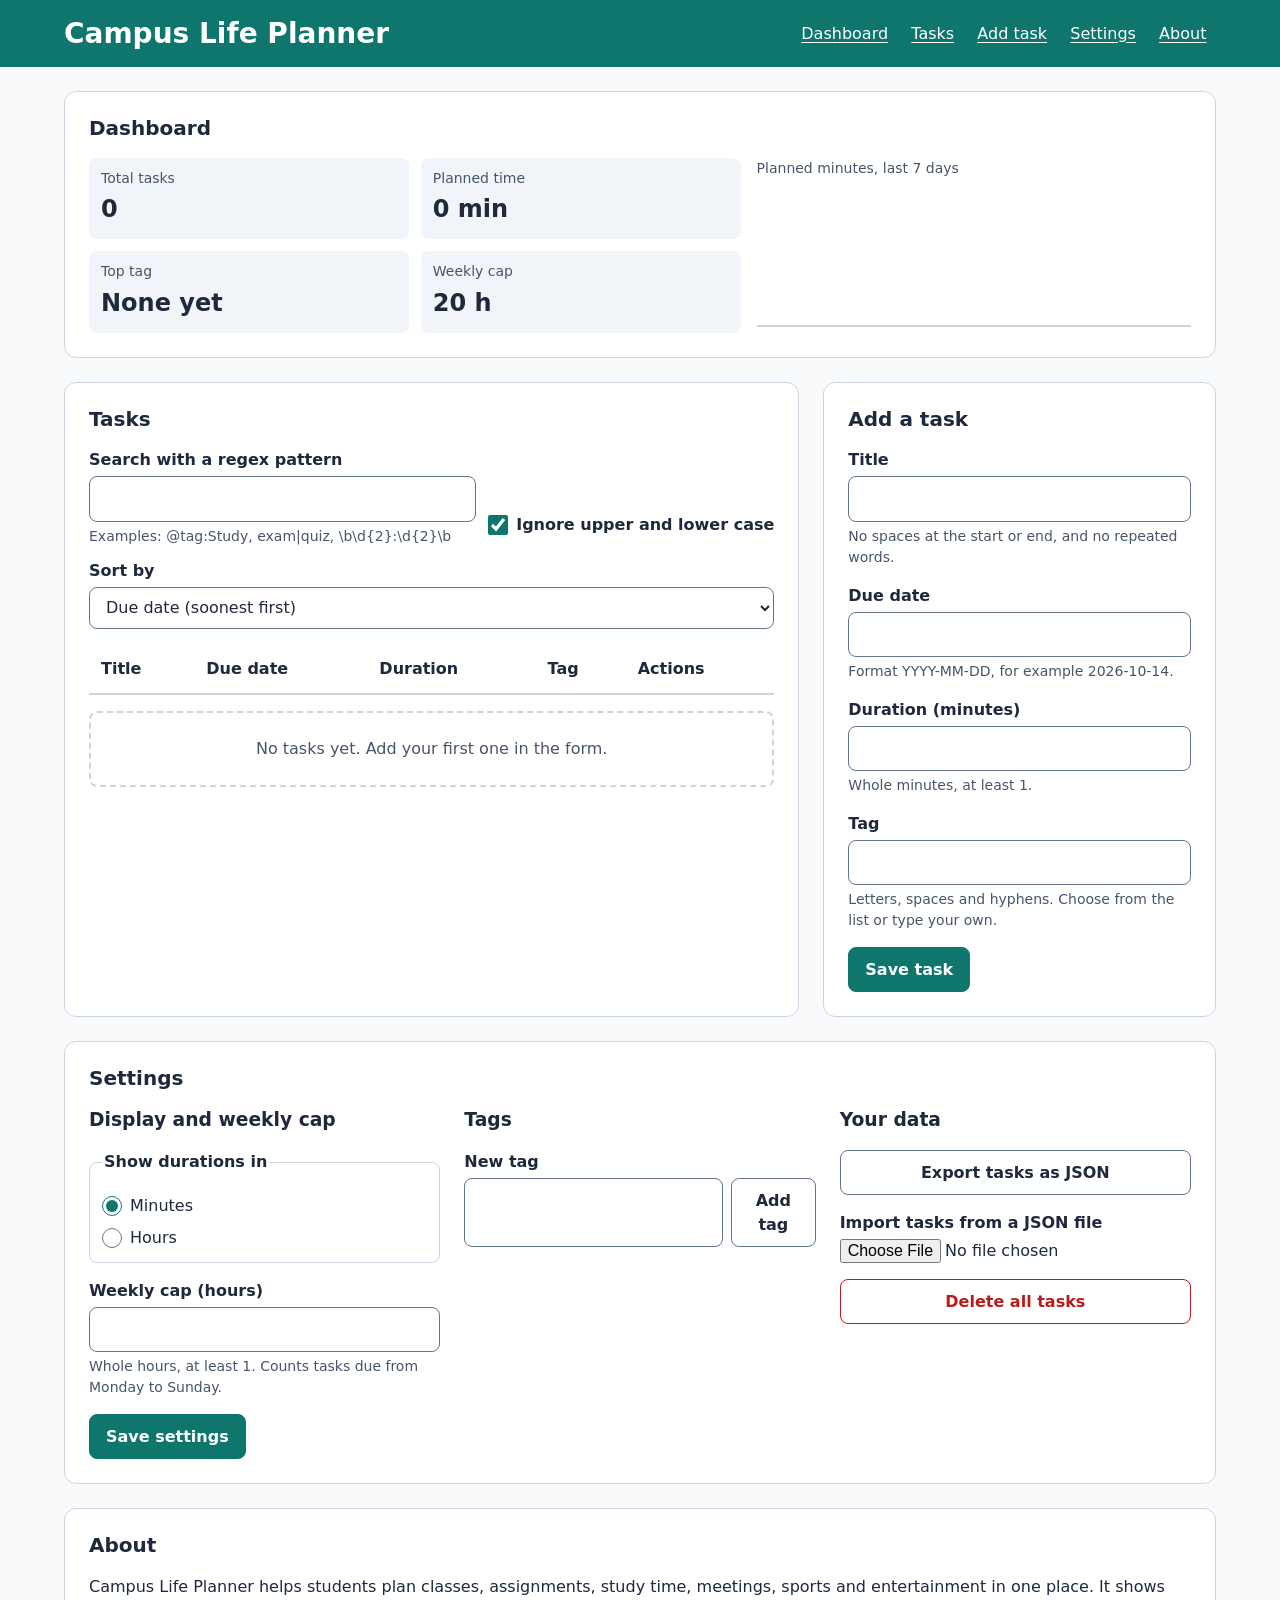
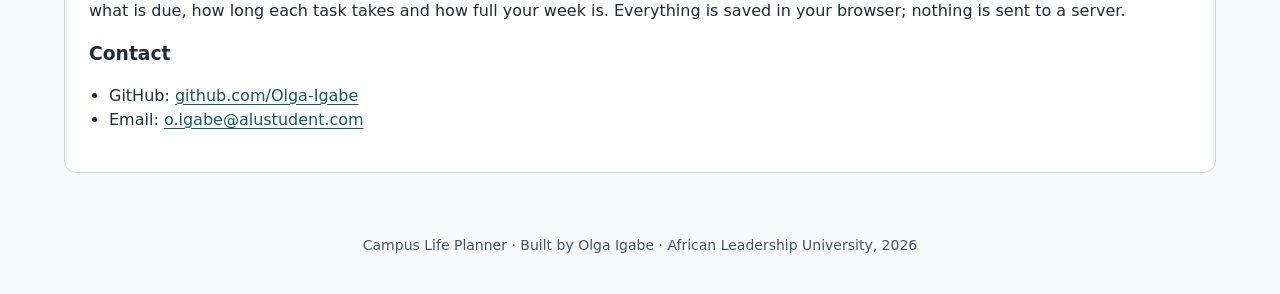
==== index.html @ 01387d33 "M2: Add semantic HTML structure and mobile-first base CSS" ====
<!DOCTYPE html>
<html lang="en">
<head>
  <meta charset="UTF-8">
  <meta name="viewport" content="width=device-width, initial-scale=1.0">
  <meta name="description" content="Campus Life Planner: plan classes, assignments, study time and campus events.">
  <title>Campus Life Planner</title>
  <link rel="stylesheet" href="styles/main.css">
</head>
<body>
  <a class="skip-link" href="#main">Skip to content</a>

  <header class="site-header">
    <div class="header-inner">
      <h1 class="site-title">Campus Life Planner</h1>
      <nav aria-label="Main">
        <ul class="nav-list">
          <li><a href="#dashboard">Dashboard</a></li>
          <li><a href="#records">Tasks</a></li>
          <li><a href="#add-task">Add task</a></li>
          <li><a href="#settings">Settings</a></li>
          <li><a href="#about">About</a></li>
        </ul>
      </nav>
    </div>
  </header>

  <main id="main" tabindex="-1">

    <section id="dashboard" class="panel panel--full" aria-labelledby="dashboard-heading">
      <h2 id="dashboard-heading">Dashboard</h2>
      <div class="dashboard-body">
        <div class="stats">
          <article class="stat">
            <h3 class="stat-label">Total tasks</h3>
            <p class="stat-value" id="stat-total">0</p>
          </article>
          <article class="stat">
            <h3 class="stat-label">Planned time</h3>
            <p class="stat-value" id="stat-time">0 min</p>
          </article>
          <article class="stat">
            <h3 class="stat-label">Top tag</h3>
            <p class="stat-value" id="stat-top-tag">None yet</p>
          </article>
          <article class="stat">
            <h3 class="stat-label">Weekly cap</h3>
            <p class="stat-value" id="stat-cap">20 h</p>
          </article>
        </div>
        <figure class="trend">
          <figcaption>Planned minutes, last 7 days</figcaption>
          <div id="trend-chart" class="chart" role="img" aria-label="No tasks in the last 7 days"></div>
        </figure>
      </div>
      <p id="cap-status" class="cap-message" role="status" aria-live="polite"></p>
      <p id="cap-alert" class="cap-message cap-message--over" aria-live="assertive"></p>
    </section>

    <section id="records" class="panel panel--wide" aria-labelledby="records-heading">
      <h2 id="records-heading">Tasks</h2>
      <div class="controls">
        <div class="field">
          <label for="search-input">Search with a regex pattern</label>
          <input id="search-input" type="search" autocomplete="off" spellcheck="false" aria-describedby="search-hint">
          <p id="search-hint" class="hint">Examples: @tag:Study, exam|quiz, \b\d{2}:\d{2}\b</p>
        </div>
        <div class="field field--inline">
          <input id="search-case" type="checkbox" checked>
          <label for="search-case">Ignore upper and lower case</label>
        </div>
        <div class="field">
          <label for="sort-select">Sort by</label>
          <select id="sort-select">
            <option value="dueDate-asc">Due date (soonest first)</option>
            <option value="dueDate-desc">Due date (latest first)</option>
            <option value="title-asc">Title (A to Z)</option>
            <option value="title-desc">Title (Z to A)</option>
            <option value="duration-asc">Duration (shortest first)</option>
            <option value="duration-desc">Duration (longest first)</option>
          </select>
        </div>
      </div>
      <p id="search-status" class="status" role="status"></p>

      <table class="records-table" role="table">
        <caption class="visually-hidden">Your tasks</caption>
        <thead role="rowgroup">
          <tr role="row">
            <th role="columnheader" scope="col">Title</th>
            <th role="columnheader" scope="col">Due date</th>
            <th role="columnheader" scope="col">Duration</th>
            <th role="columnheader" scope="col">Tag</th>
            <th role="columnheader" scope="col">Actions</th>
          </tr>
        </thead>
        <tbody id="records-body" role="rowgroup"></tbody>
      </table>
      <p id="records-empty" class="empty">No tasks yet. Add your first one in the form.</p>
    </section>

    <section id="add-task" class="panel panel--side" aria-labelledby="form-heading">
      <h2 id="form-heading">Add a task</h2>
      <form id="task-form" novalidate>
        <input type="hidden" id="task-id">

        <div class="field">
          <label for="title">Title</label>
          <input id="title" name="title" type="text" autocomplete="off" aria-describedby="title-hint title-error">
          <p id="title-hint" class="hint">No spaces at the start or end, and no repeated words.</p>
          <p id="title-error" class="error"></p>
        </div>

        <div class="field">
          <label for="dueDate">Due date</label>
          <input id="dueDate" name="dueDate" type="text" inputmode="numeric" autocomplete="off" aria-describedby="dueDate-hint dueDate-error">
          <p id="dueDate-hint" class="hint">Format YYYY-MM-DD, for example 2026-10-14.</p>
          <p id="dueDate-error" class="error"></p>
        </div>

        <div class="field">
          <label for="duration">Duration (minutes)</label>
          <input id="duration" name="duration" type="text" inputmode="numeric" autocomplete="off" aria-describedby="duration-hint duration-error">
          <p id="duration-hint" class="hint">Whole minutes, at least 1.</p>
          <p id="duration-error" class="error"></p>
        </div>

        <div class="field">
          <label for="tag">Tag</label>
          <input id="tag" name="tag" type="text" list="tag-options" autocomplete="off" aria-describedby="tag-hint tag-error">
          <datalist id="tag-options">
            <option value="Class"></option>
            <option value="Assignment"></option>
            <option value="Groupwork"></option>
            <option value="Study"></option>
            <option value="Meeting"></option>
            <option value="Sports"></option>
            <option value="Entertainment"></option>
          </datalist>
          <p id="tag-hint" class="hint">Letters, spaces and hyphens. Choose from the list or type your own.</p>
          <p id="tag-error" class="error"></p>
        </div>

        <div class="form-actions">
          <button type="submit" id="save-btn" class="btn btn--primary">Save task</button>
          <button type="button" id="cancel-edit" class="btn" hidden>Cancel edit</button>
        </div>
        <p id="form-status" class="status" role="status"></p>
      </form>
    </section>

    <section id="settings" class="panel panel--full" aria-labelledby="settings-heading">
      <h2 id="settings-heading">Settings</h2>
      <div class="settings-grid">

        <form id="settings-form" class="settings-group" novalidate>
          <h3>Display and weekly cap</h3>
          <fieldset>
            <legend>Show durations in</legend>
            <div class="radio">
              <input id="unit-minutes" type="radio" name="unit" value="minutes" checked>
              <label for="unit-minutes">Minutes</label>
            </div>
            <div class="radio">
              <input id="unit-hours" type="radio" name="unit" value="hours">
              <label for="unit-hours">Hours</label>
            </div>
          </fieldset>
          <div class="field">
            <label for="cap-input">Weekly cap (hours)</label>
            <input id="cap-input" type="text" inputmode="numeric" autocomplete="off" aria-describedby="cap-hint cap-error">
            <p id="cap-hint" class="hint">Whole hours, at least 1. Counts tasks due from Monday to Sunday.</p>
            <p id="cap-error" class="error"></p>
          </div>
          <button type="submit" class="btn btn--primary">Save settings</button>
        </form>

        <div class="settings-group">
          <h3>Tags</h3>
          <div class="field">
            <label for="new-tag">New tag</label>
            <div class="tag-row">
              <input id="new-tag" type="text" autocomplete="off" aria-describedby="new-tag-error">
              <button type="button" id="add-tag" class="btn">Add tag</button>
            </div>
            <p id="new-tag-error" class="error"></p>
          </div>
          <ul id="tag-manager" class="tag-list" aria-label="Your tags"></ul>
        </div>

        <div class="settings-group">
          <h3>Your data</h3>
          <div class="data-actions">
            <button type="button" id="export-btn" class="btn">Export tasks as JSON</button>
            <div class="field">
              <label for="import-file">Import tasks from a JSON file</label>
              <input id="import-file" type="file" accept=".json,application/json">
            </div>
            <button type="button" id="clear-btn" class="btn btn--danger">Delete all tasks</button>
          </div>
        </div>

      </div>
      <p id="settings-status" class="status" role="status"></p>
    </section>

    <section id="about" class="panel panel--full" aria-labelledby="about-heading">
      <h2 id="about-heading">About</h2>
      <p>
        Campus Life Planner helps students plan classes, assignments, study time, meetings,
        sports and entertainment in one place. It shows what is due, how long each task takes
        and how full your week is. Everything is saved in your browser; nothing is sent to a server.
      </p>
      <h3>Contact</h3>
      <ul class="contact-list">
        <li>GitHub: <a href="https://github.com/Olga-Igabe">github.com/Olga-Igabe</a></li>
        <li>Email: <a href="mailto:o.igabe@alustudent.com">o.igabe@alustudent.com</a></li>
      </ul>
    </section>

  </main>

  <footer class="site-footer">
    <p>Campus Life Planner · Built by Olga Igabe · African Leadership University, 2026</p>
  </footer>
</body>
</html>
---- styles/main.css ----
/* ===== Design tokens ===== */
:root {
  --bg: #f8fafc;
  --surface: #ffffff;
  --surface-muted: #f1f5f9;
  --text: #1e293b;
  --muted: #475569;
  --border: #cbd5e1;
  --input-border: #64748b;
  --primary: #0f766e;
  --primary-dark: #115e59;
  --danger: #b91c1c;
  --danger-bg: #fef2f2;
  --focus: #1d4ed8;
  --mark: #fde68a;
  --radius: 12px;
  --radius-sm: 8px;
}

/* ===== Base (mobile first, ~360px) ===== */
*,
*::before,
*::after {
  box-sizing: border-box;
}

html {
  scroll-behavior: smooth;
}

body {
  margin: 0;
  font-family: system-ui, -apple-system, "Segoe UI", Roboto, sans-serif;
  font-size: 1rem;
  line-height: 1.5;
  color: var(--text);
  background: var(--bg);
}

h1,
h2,
h3 {
  line-height: 1.25;
}

a {
  color: var(--primary-dark);
  text-underline-offset: 3px;
}

:focus-visible {
  outline: 3px solid var(--focus);
  outline-offset: 2px;
}

.visually-hidden {
  position: absolute;
  width: 1px;
  height: 1px;
  margin: -1px;
  padding: 0;
  overflow: hidden;
  clip: rect(0 0 0 0);
  white-space: nowrap;
  border: 0;
}

/* ===== Skip link ===== */
.skip-link {
  position: absolute;
  top: -4rem;
  left: 1rem;
  z-index: 100;
  padding: 0.75rem 1rem;
  background: var(--text);
  color: #ffffff;
  font-weight: 600;
  border-radius: var(--radius-sm);
  transition: top 0.2s ease;
}

.skip-link:focus {
  top: 1rem;
}

/* ===== Header and navigation ===== */
.site-header {
  background: var(--primary);
  color: #ffffff;
}

.site-header :focus-visible {
  outline-color: #ffffff;
}

.header-inner {
  display: flex;
  flex-direction: column;
  gap: 0.75rem;
  max-width: 1200px;
  margin: 0 auto;
  padding: 1rem;
}

.site-title {
  margin: 0;
  font-size: 1.5rem;
}

.nav-list {
  display: flex;
  flex-wrap: wrap;
  gap: 0.25rem;
  margin: 0;
  padding: 0;
  list-style: none;
}

.nav-list a {
  display: inline-block;
  padding: 0.35rem 0.6rem;
  color: #ffffff;
  font-weight: 500;
  border-radius: var(--radius-sm);
  transition: background-color 0.2s ease;
}

.nav-list a:hover {
  background: rgba(255, 255, 255, 0.15);
}

/* ===== Layout ===== */
main {
  display: flex;
  flex-wrap: wrap;
  gap: 1rem;
  max-width: 1200px;
  margin: 0 auto;
  padding: 1rem;
}

main:focus {
  outline: none;
}

.panel {
  flex: 1 1 100%;
  min-width: 0;
  padding: 1rem;
  background: var(--surface);
  border: 1px solid var(--border);
  border-radius: var(--radius);
}

.panel h2 {
  margin-top: 0;
  font-size: 1.25rem;
}

/* ===== Dashboard ===== */
.dashboard-body {
  display: flex;
  flex-direction: column;
  gap: 1rem;
}

.stats {
  display: flex;
  flex-wrap: wrap;
  gap: 0.75rem;
}

.stat {
  flex: 1 1 calc(50% - 0.75rem);
  min-width: 0;
  padding: 0.75rem;
  background: var(--surface-muted);
  border-radius: var(--radius-sm);
}

.stat-label {
  margin: 0;
  font-size: 0.875rem;
  font-weight: 500;
  color: var(--muted);
}

.stat-value {
  margin: 0.25rem 0 0;
  font-size: 1.5rem;
  font-weight: 700;
  overflow-wrap: anywhere;
}

.trend {
  margin: 0;
}

.trend figcaption {
  font-size: 0.875rem;
  color: var(--muted);
}

.chart {
  display: flex;
  align-items: flex-end;
  gap: 0.5rem;
  height: 140px;
  margin-top: 0.5rem;
  padding: 0.5rem;
  border-bottom: 2px solid var(--border);
}

.cap-message {
  margin: 0.75rem 0 0;
  font-weight: 600;
}

.cap-message--over {
  color: var(--danger);
}

.cap-message:empty,
.status:empty,
.error:empty {
  display: none;
}

/* ===== Form fields ===== */
.controls {
  display: flex;
  flex-direction: column;
  gap: 0.75rem;
}

.field {
  display: flex;
  flex-direction: column;
  gap: 0.25rem;
  margin-bottom: 1rem;
}

.controls .field {
  margin-bottom: 0;
}

label,
legend {
  font-weight: 600;
}

input[type="text"],
input[type="search"],
select {
  width: 100%;
  padding: 0.6rem 0.75rem;
  font: inherit;
  color: var(--text);
  background: var(--surface);
  border: 1px solid var(--input-border);
  border-radius: var(--radius-sm);
}

input[aria-invalid="true"] {
  border-color: var(--danger);
  box-shadow: 0 0 0 1px var(--danger);
}

.field--inline {
  flex-direction: row;
  align-items: center;
  gap: 0.5rem;
}

input[type="checkbox"],
input[type="radio"] {
  width: 1.25rem;
  height: 1.25rem;
  margin: 0;
  accent-color: var(--primary);
}

input[type="file"] {
  font: inherit;
  max-width: 100%;
}

.hint {
  margin: 0;
  font-size: 0.875rem;
  color: var(--muted);
}

.error {
  margin: 0;
  font-size: 0.875rem;
  font-weight: 600;
  color: var(--danger);
}

.status {
  margin: 0.75rem 0 0;
  font-weight: 600;
  color: var(--primary-dark);
}

/* ===== Buttons ===== */
.btn {
  padding: 0.6rem 1rem;
  font: inherit;
  font-weight: 600;
  color: var(--text);
  background: var(--surface);
  border: 1px solid var(--input-border);
  border-radius: var(--radius-sm);
  cursor: pointer;
  transition: background-color 0.2s ease, transform 0.1s ease;
}

.btn:hover {
  background: var(--surface-muted);
}

.btn:active {
  transform: translateY(1px);
}

.btn--primary {
  color: #ffffff;
  background: var(--primary);
  border-color: var(--primary);
}

.btn--primary:hover {
  background: var(--primary-dark);
}

.btn--danger {
  color: var(--danger);
  border-color: var(--danger);
}

.btn--danger:hover {
  background: var(--danger-bg);
}

.form-actions {
  display: flex;
  flex-wrap: wrap;
  gap: 0.5rem;
}

.form-actions .btn {
  flex: 1 1 auto;
}

/* ===== Records: cards on mobile ===== */
.records-table {
  width: 100%;
  margin-top: 1rem;
  border-collapse: collapse;
}

.records-table thead {
  position: absolute;
  width: 1px;
  height: 1px;
  overflow: hidden;
  clip: rect(0 0 0 0);
  white-space: nowrap;
}

.records-table tbody,
.records-table tr,
.records-table td {
  display: block;
}

.records-table tr {
  margin-bottom: 0.75rem;
  padding: 0.75rem;
  background: var(--surface);
  border: 1px solid var(--border);
  border-radius: var(--radius-sm);
}

.records-table td {
  display: flex;
  justify-content: space-between;
  gap: 1rem;
  padding: 0.25rem 0;
  overflow-wrap: anywhere;
}

.records-table td::before {
  content: attr(data-label);
  flex-shrink: 0;
  font-weight: 600;
  color: var(--muted);
}

mark {
  padding: 0 0.1em;
  color: inherit;
  background: var(--mark);
  border-radius: 3px;
}

.empty {
  margin: 1rem 0 0;
  padding: 1.5rem;
  text-align: center;
  color: var(--muted);
  border: 2px dashed var(--border);
  border-radius: var(--radius-sm);
}

/* ===== Settings ===== */
.settings-grid {
  display: flex;
  flex-direction: column;
  gap: 1.5rem;
}

.settings-group h3 {
  margin-top: 0;
}

fieldset {
  margin: 0 0 1rem;
  padding: 0.75rem;
  border: 1px solid var(--border);
  border-radius: var(--radius-sm);
}

.radio {
  display: flex;
  align-items: center;
  gap: 0.5rem;
  margin-top: 0.5rem;
}

.radio label {
  font-weight: 400;
}

.tag-row {
  display: flex;
  gap: 0.5rem;
}

.tag-row input {
  flex: 1 1 auto;
  min-width: 0;
}

.tag-list {
  display: flex;
  flex-wrap: wrap;
  gap: 0.5rem;
  margin: 0;
  padding: 0;
  list-style: none;
}

.data-actions {
  display: flex;
  flex-direction: column;
  gap: 1rem;
}

.data-actions .field {
  margin-bottom: 0;
}

/* ===== About and footer ===== */
.contact-list {
  padding-left: 1.25rem;
}

.site-footer {
  padding: 1.5rem 1rem;
  font-size: 0.875rem;
  text-align: center;
  color: var(--muted);
}

/* ===== Tablet (768px and up) ===== */
@media (min-width: 768px) {
  .header-inner {
    flex-direction: row;
    align-items: center;
    justify-content: space-between;
    padding: 1rem 1.5rem;
  }

  main {
    gap: 1.5rem;
    padding: 1.5rem;
  }

  .panel {
    padding: 1.5rem;
  }

  .stat {
    flex: 1 1 calc(25% - 0.75rem);
  }

  .controls {
    flex-direction: row;
    flex-wrap: wrap;
    align-items: flex-end;
  }

  .controls .field {
    flex: 1 1 200px;
  }

  .controls .field--inline {
    flex: 0 0 auto;
    padding-bottom: 0.6rem;
  }

  .records-table thead {
    position: static;
    width: auto;
    height: auto;
    overflow: visible;
    clip: auto;
    white-space: normal;
  }

  .records-table {
    display: table;
  }

  .records-table thead {
    display: table-header-group;
  }

  .records-table tbody {
    display: table-row-group;
  }

  .records-table tr {
    display: table-row;
    margin: 0;
    padding: 0;
    background: none;
    border: 0;
    border-radius: 0;
  }

  .records-table th,
  .records-table td {
    display: table-cell;
    padding: 0.75rem;
    text-align: left;
    vertical-align: top;
    border-bottom: 1px solid var(--border);
  }

  .records-table th {
    border-bottom-width: 2px;
  }

  .records-table td::before {
    content: none;
  }

  .records-table tbody tr:hover td {
    background: var(--bg);
  }

  .settings-grid {
    flex-direction: row;
    flex-wrap: wrap;
  }

  .settings-group {
    flex: 1 1 calc(50% - 1.5rem);
    min-width: 0;
  }

  .form-actions .btn {
    flex: 0 0 auto;
  }
}

/* ===== Desktop (1024px and up) ===== */
@media (min-width: 1024px) {
  .site-title {
    font-size: 1.75rem;
  }

  .dashboard-body {
    flex-direction: row;
    align-items: stretch;
  }

  .dashboard-body .stats {
    flex: 3 1 0;
    align-content: flex-start;
  }

  .dashboard-body .trend {
    flex: 2 1 0;
  }

  .stat {
    flex: 1 1 calc(50% - 0.75rem);
  }

  .panel--wide {
    flex: 2 1 0;
  }

  .panel--side {
    flex: 1 1 0;
    align-self: flex-start;
    position: sticky;
    top: 1rem;
  }

  .settings-group {
    flex: 1 1 0;
  }
}

/* ===== Reduced motion ===== */
@media (prefers-reduced-motion: reduce) {
  html {
    scroll-behavior: auto;
  }

  *,
  *::before,
  *::after {
    transition-duration: 0.01ms !important;
    animation-duration: 0.01ms !important;
  }
}
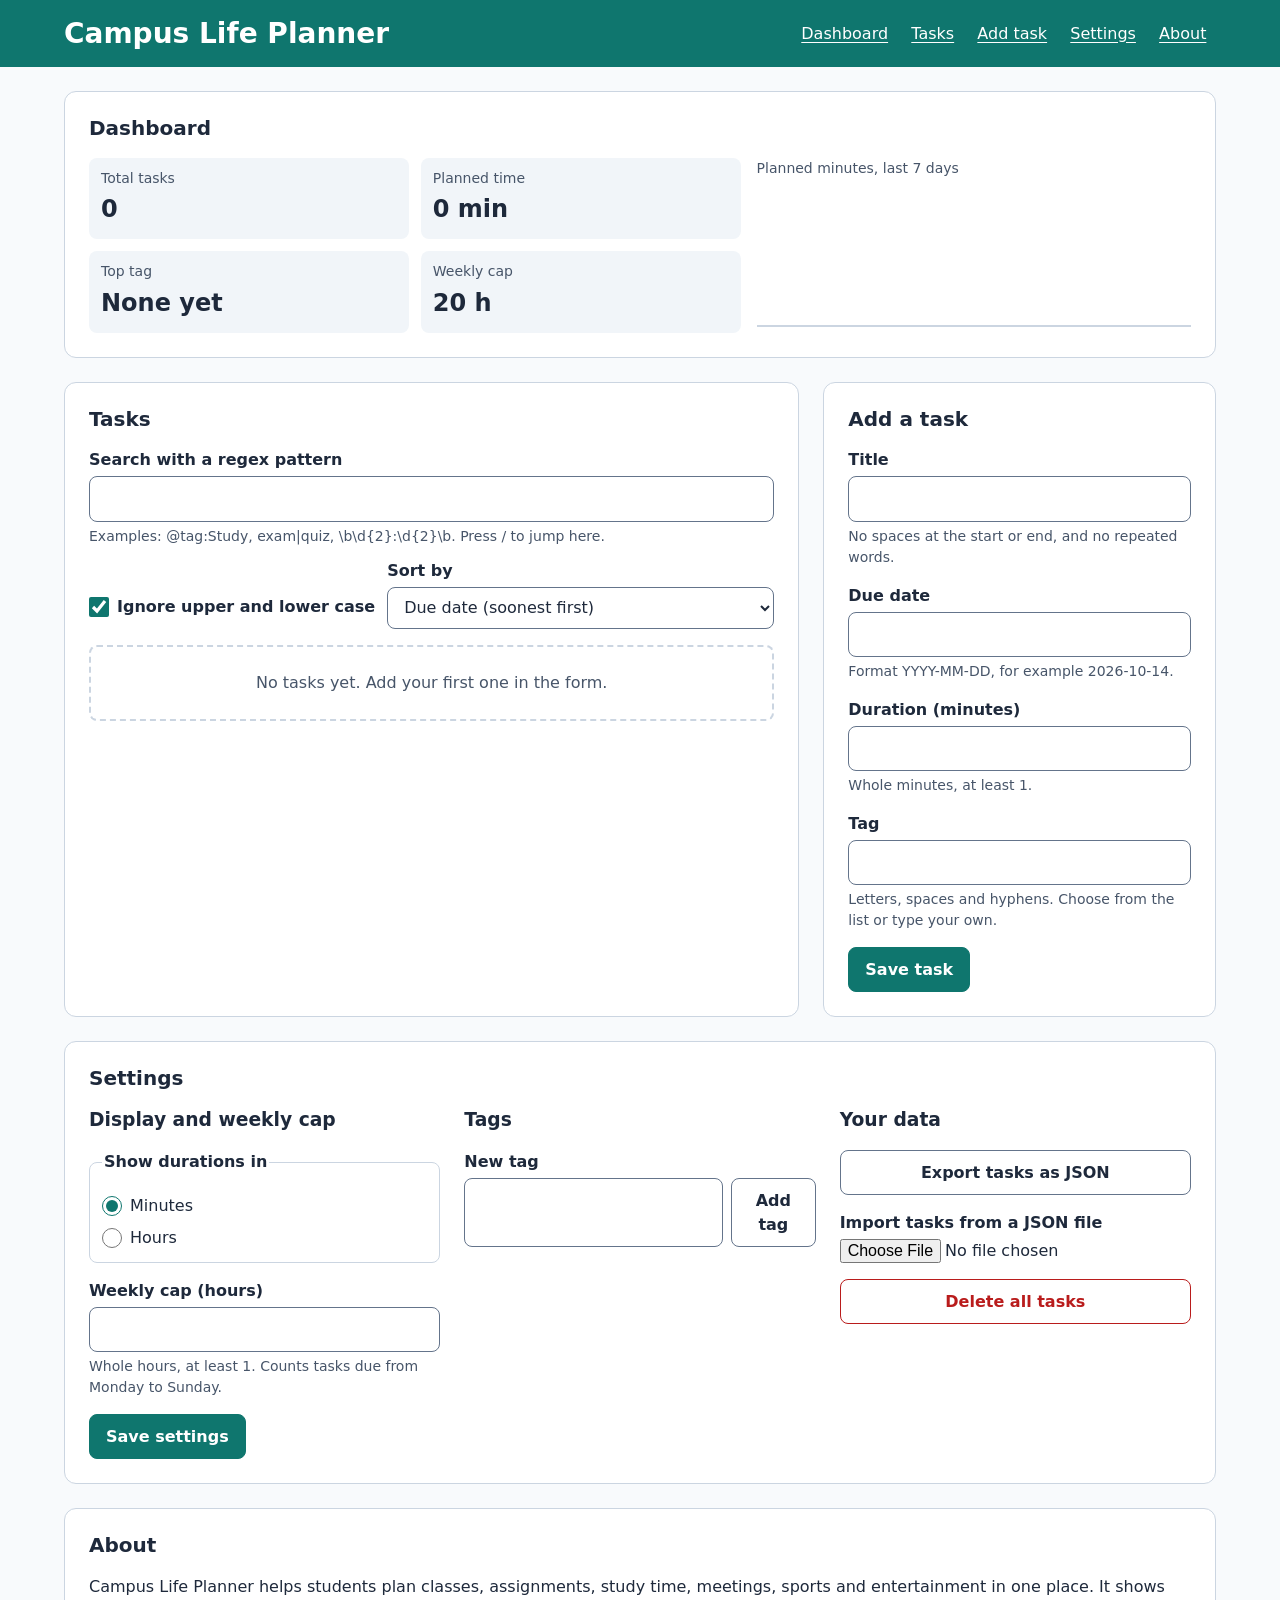
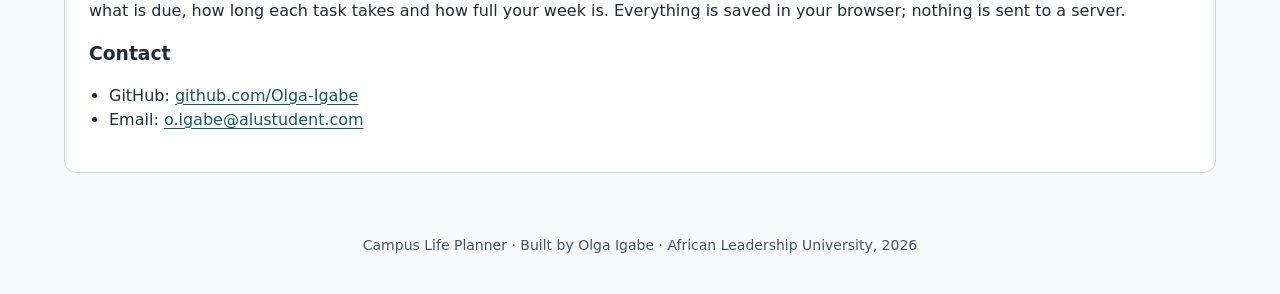
==== commit ed8e78c9: "M4: Render tasks with sorting, safe regex search, highlighting, inline edit and delete" ====
--- a/index.html
+++ b/index.html
@@ -60,10 +60,10 @@
     <section id="records" class="panel panel--wide" aria-labelledby="records-heading">
       <h2 id="records-heading">Tasks</h2>
       <div class="controls">
-        <div class="field">
+        <div class="field field--search">
           <label for="search-input">Search with a regex pattern</label>
-          <input id="search-input" type="search" autocomplete="off" spellcheck="false" aria-describedby="search-hint">
-          <p id="search-hint" class="hint">Examples: @tag:Study, exam|quiz, \b\d{2}:\d{2}\b</p>
+          <input id="search-input" type="search" autocomplete="off" spellcheck="false" aria-describedby="search-hint search-status">
+          <p id="search-hint" class="hint">Examples: @tag:Study, exam|quiz, \b\d{2}:\d{2}\b. Press / to jump here.</p>
         </div>
         <div class="field field--inline">
           <input id="search-case" type="checkbox" checked>
@@ -82,6 +82,7 @@
         </div>
       </div>
       <p id="search-status" class="status" role="status"></p>
+      <p id="records-status" class="status" role="status"></p>
 
       <table class="records-table" role="table">
         <caption class="visually-hidden">Your tasks</caption>
@@ -102,8 +103,6 @@
     <section id="add-task" class="panel panel--side" aria-labelledby="form-heading">
       <h2 id="form-heading">Add a task</h2>
       <form id="task-form" novalidate>
-        <input type="hidden" id="task-id">
-
         <div class="field">
           <label for="title">Title</label>
           <input id="title" name="title" type="text" autocomplete="off" aria-describedby="title-hint title-error">
@@ -143,7 +142,6 @@
 
         <div class="form-actions">
           <button type="submit" id="save-btn" class="btn btn--primary">Save task</button>
-          <button type="button" id="cancel-edit" class="btn" hidden>Cancel edit</button>
         </div>
         <p id="form-status" class="status" role="status"></p>
       </form>
@@ -223,5 +221,7 @@
   <footer class="site-footer">
     <p>Campus Life Planner · Built by Olga Igabe · African Leadership University, 2026</p>
   </footer>
+
+  <script type="module" src="scripts/main.js"></script>
 </body>
-</html>+</html>
--- a/styles/main.css
+++ b/styles/main.css
@@ -9,6 +9,7 @@
   --input-border: #64748b;
   --primary: #0f766e;
   --primary-dark: #115e59;
+  --primary-tint: #f0fdfa;
   --danger: #b91c1c;
   --danger-bg: #fef2f2;
   --focus: #1d4ed8;
@@ -22,6 +23,10 @@
 *::before,
 *::after {
   box-sizing: border-box;
+}
+
+[hidden] {
+  display: none !important;
 }
 
 html {
@@ -325,6 +330,11 @@
   transform: translateY(1px);
 }
 
+.btn--small {
+  padding: 0.35rem 0.75rem;
+  font-size: 0.875rem;
+}
+
 .btn--primary {
   color: #ffffff;
   background: var(--primary);
@@ -384,9 +394,15 @@
   border-radius: var(--radius-sm);
 }
 
+.records-table tr.is-editing {
+  background: var(--primary-tint);
+  border-color: var(--primary);
+}
+
 .records-table td {
   display: flex;
   justify-content: space-between;
+  align-items: center;
   gap: 1rem;
   padding: 0.25rem 0;
   overflow-wrap: anywhere;
@@ -397,6 +413,18 @@
   flex-shrink: 0;
   font-weight: 600;
   color: var(--muted);
+}
+
+.records-table td.edit-cell {
+  flex-direction: column;
+  align-items: stretch;
+  gap: 0.25rem;
+}
+
+.row-actions {
+  display: flex;
+  flex-wrap: wrap;
+  gap: 0.5rem;
 }
 
 mark {
@@ -517,26 +545,27 @@
     flex: 1 1 200px;
   }
 
+  .controls .field--search {
+    flex: 2 1 100%;
+  }
+
   .controls .field--inline {
     flex: 0 0 auto;
     padding-bottom: 0.6rem;
   }
 
+  .records-table {
+    display: table;
+  }
+
   .records-table thead {
     position: static;
+    display: table-header-group;
     width: auto;
     height: auto;
     overflow: visible;
     clip: auto;
     white-space: normal;
-  }
-
-  .records-table {
-    display: table;
-  }
-
-  .records-table thead {
-    display: table-header-group;
   }
 
   .records-table tbody {
@@ -552,8 +581,13 @@
     border-radius: 0;
   }
 
+  .records-table tr.is-editing {
+    background: var(--primary-tint);
+  }
+
   .records-table th,
-  .records-table td {
+  .records-table td,
+  .records-table td.edit-cell {
     display: table-cell;
     padding: 0.75rem;
     text-align: left;
@@ -569,7 +603,7 @@
     content: none;
   }
 
-  .records-table tbody tr:hover td {
+  .records-table tbody tr:not(.is-editing):hover td {
     background: var(--bg);
   }
 
@@ -640,4 +674,4 @@
     transition-duration: 0.01ms !important;
     animation-duration: 0.01ms !important;
   }
-}+}
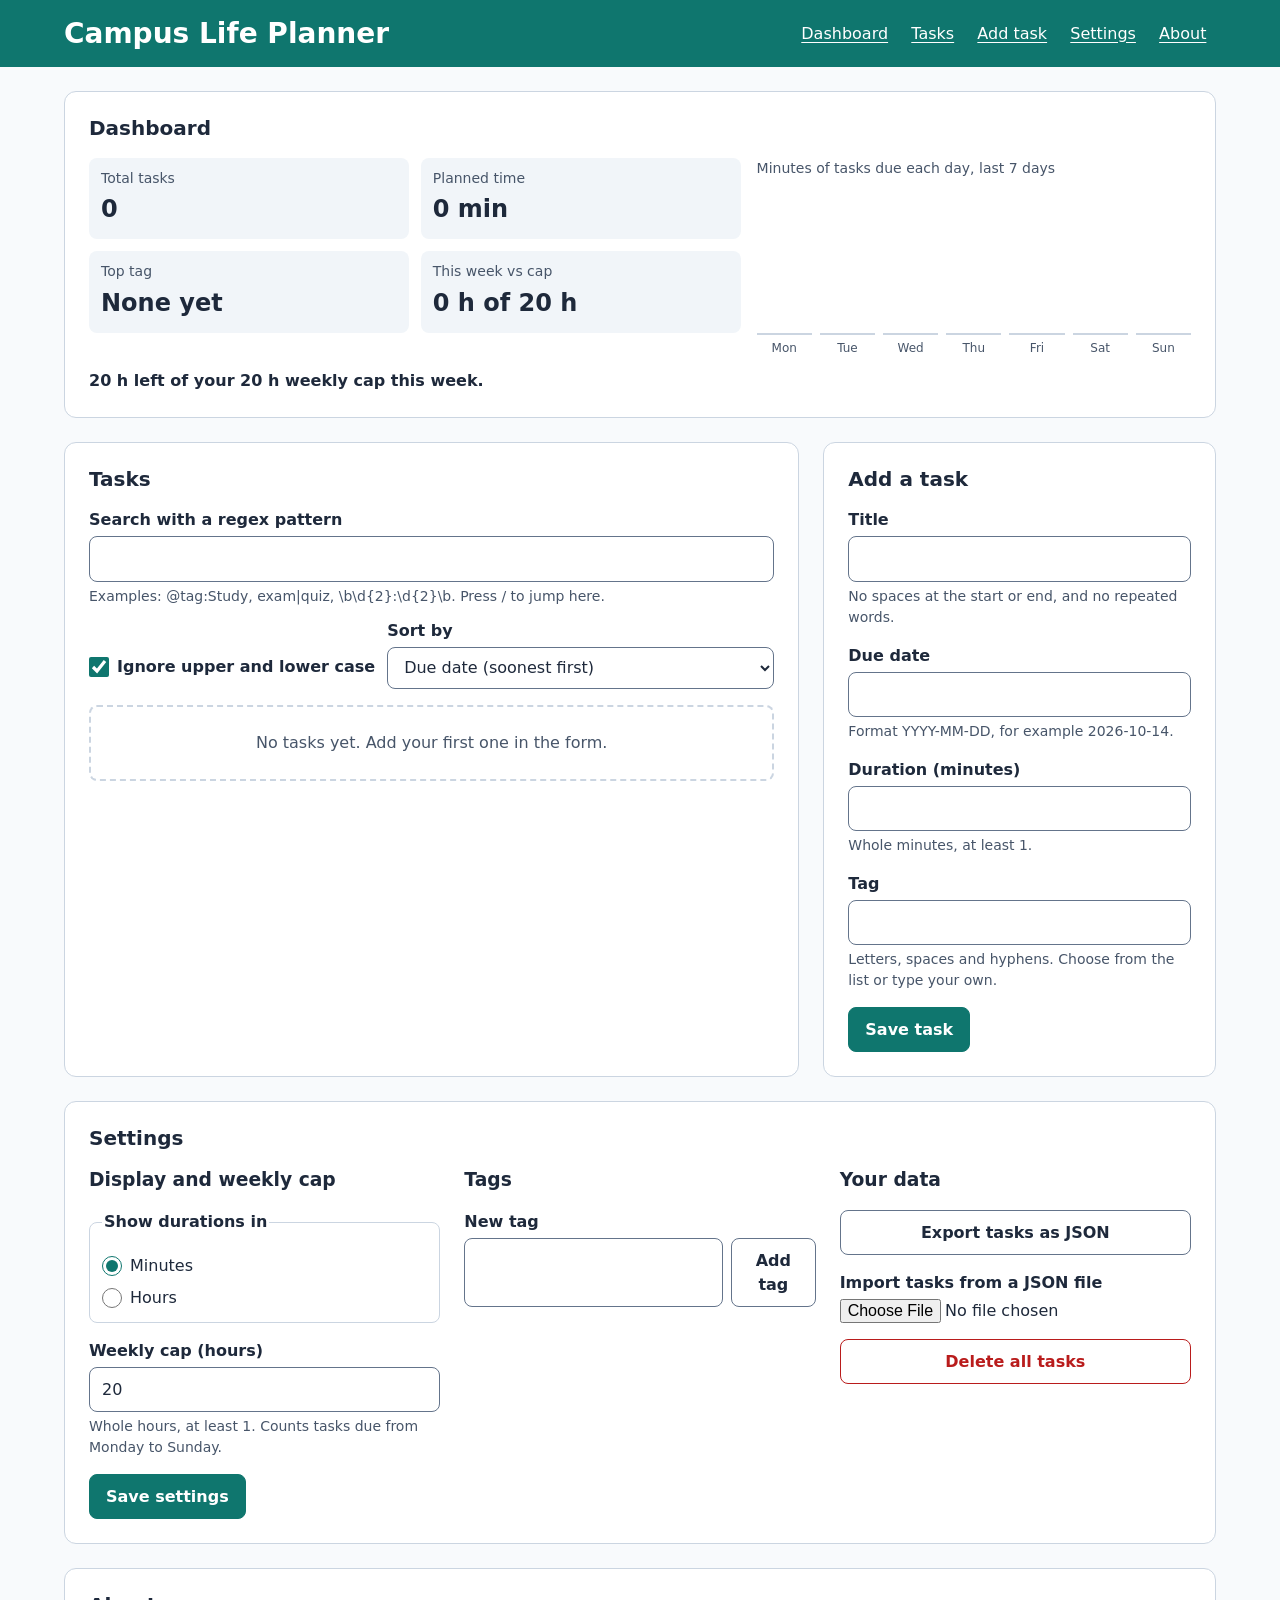
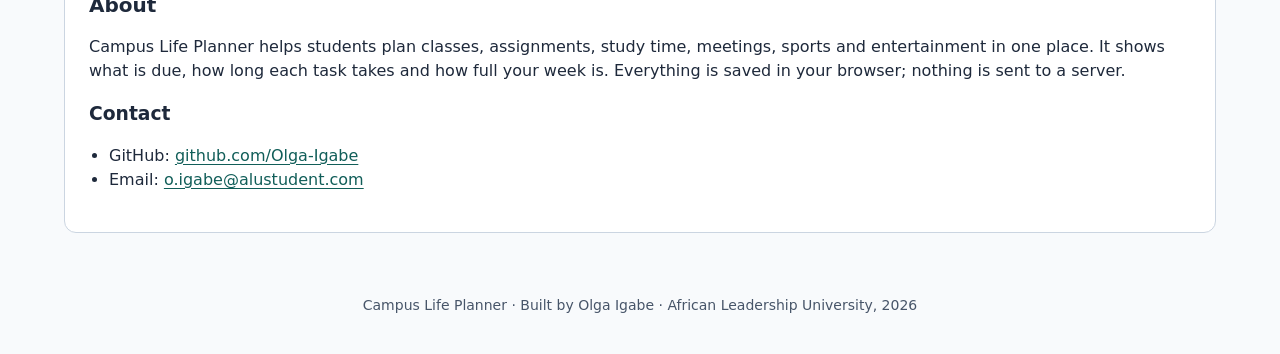
==== commit f4fa6a3f: "M5: Add dashboard stats, 7-day chart and weekly cap with live announcements" ====
--- a/index.html
+++ b/index.html
@@ -44,12 +44,12 @@
             <p class="stat-value" id="stat-top-tag">None yet</p>
           </article>
           <article class="stat">
-            <h3 class="stat-label">Weekly cap</h3>
-            <p class="stat-value" id="stat-cap">20 h</p>
+            <h3 class="stat-label">This week vs cap</h3>
+            <p class="stat-value" id="stat-cap">0 h of 20 h</p>
           </article>
         </div>
         <figure class="trend">
-          <figcaption>Planned minutes, last 7 days</figcaption>
+          <figcaption>Minutes of tasks due each day, last 7 days</figcaption>
           <div id="trend-chart" class="chart" role="img" aria-label="No tasks in the last 7 days"></div>
         </figure>
       </div>
@@ -166,9 +166,9 @@
           </fieldset>
           <div class="field">
             <label for="cap-input">Weekly cap (hours)</label>
-            <input id="cap-input" type="text" inputmode="numeric" autocomplete="off" aria-describedby="cap-hint cap-error">
+            <input id="cap-input" type="text" inputmode="numeric" autocomplete="off" aria-describedby="cap-hint cap-input-error">
             <p id="cap-hint" class="hint">Whole hours, at least 1. Counts tasks due from Monday to Sunday.</p>
-            <p id="cap-error" class="error"></p>
+            <p id="cap-input-error" class="error"></p>
           </div>
           <button type="submit" class="btn btn--primary">Save settings</button>
         </form>
--- a/styles/main.css
+++ b/styles/main.css
@@ -208,12 +208,56 @@
 
 .chart {
   display: flex;
-  align-items: flex-end;
   gap: 0.5rem;
-  height: 140px;
+  height: 170px;
   margin-top: 0.5rem;
-  padding: 0.5rem;
+}
+
+.chart-col {
+  display: flex;
+  flex: 1 1 0;
+  flex-direction: column;
+  align-items: center;
+  gap: 0.25rem;
+  min-width: 0;
+}
+
+.chart-value {
+  min-height: 1.25rem;
+  font-size: 0.75rem;
+  font-weight: 600;
+  color: var(--muted);
+}
+
+.chart-track {
+  position: relative;
+  flex: 1 1 auto;
+  width: 100%;
   border-bottom: 2px solid var(--border);
+}
+
+.chart-bar {
+  position: absolute;
+  right: 15%;
+  bottom: 0;
+  left: 15%;
+  height: 0;
+  background: var(--primary);
+  border-radius: 4px 4px 0 0;
+  transition: height 0.4s ease;
+}
+
+.chart-label {
+  font-size: 0.75rem;
+  color: var(--muted);
+}
+
+.stat--over {
+  background: var(--danger-bg);
+}
+
+.stat--over .stat-value {
+  color: var(--danger);
 }
 
 .cap-message {
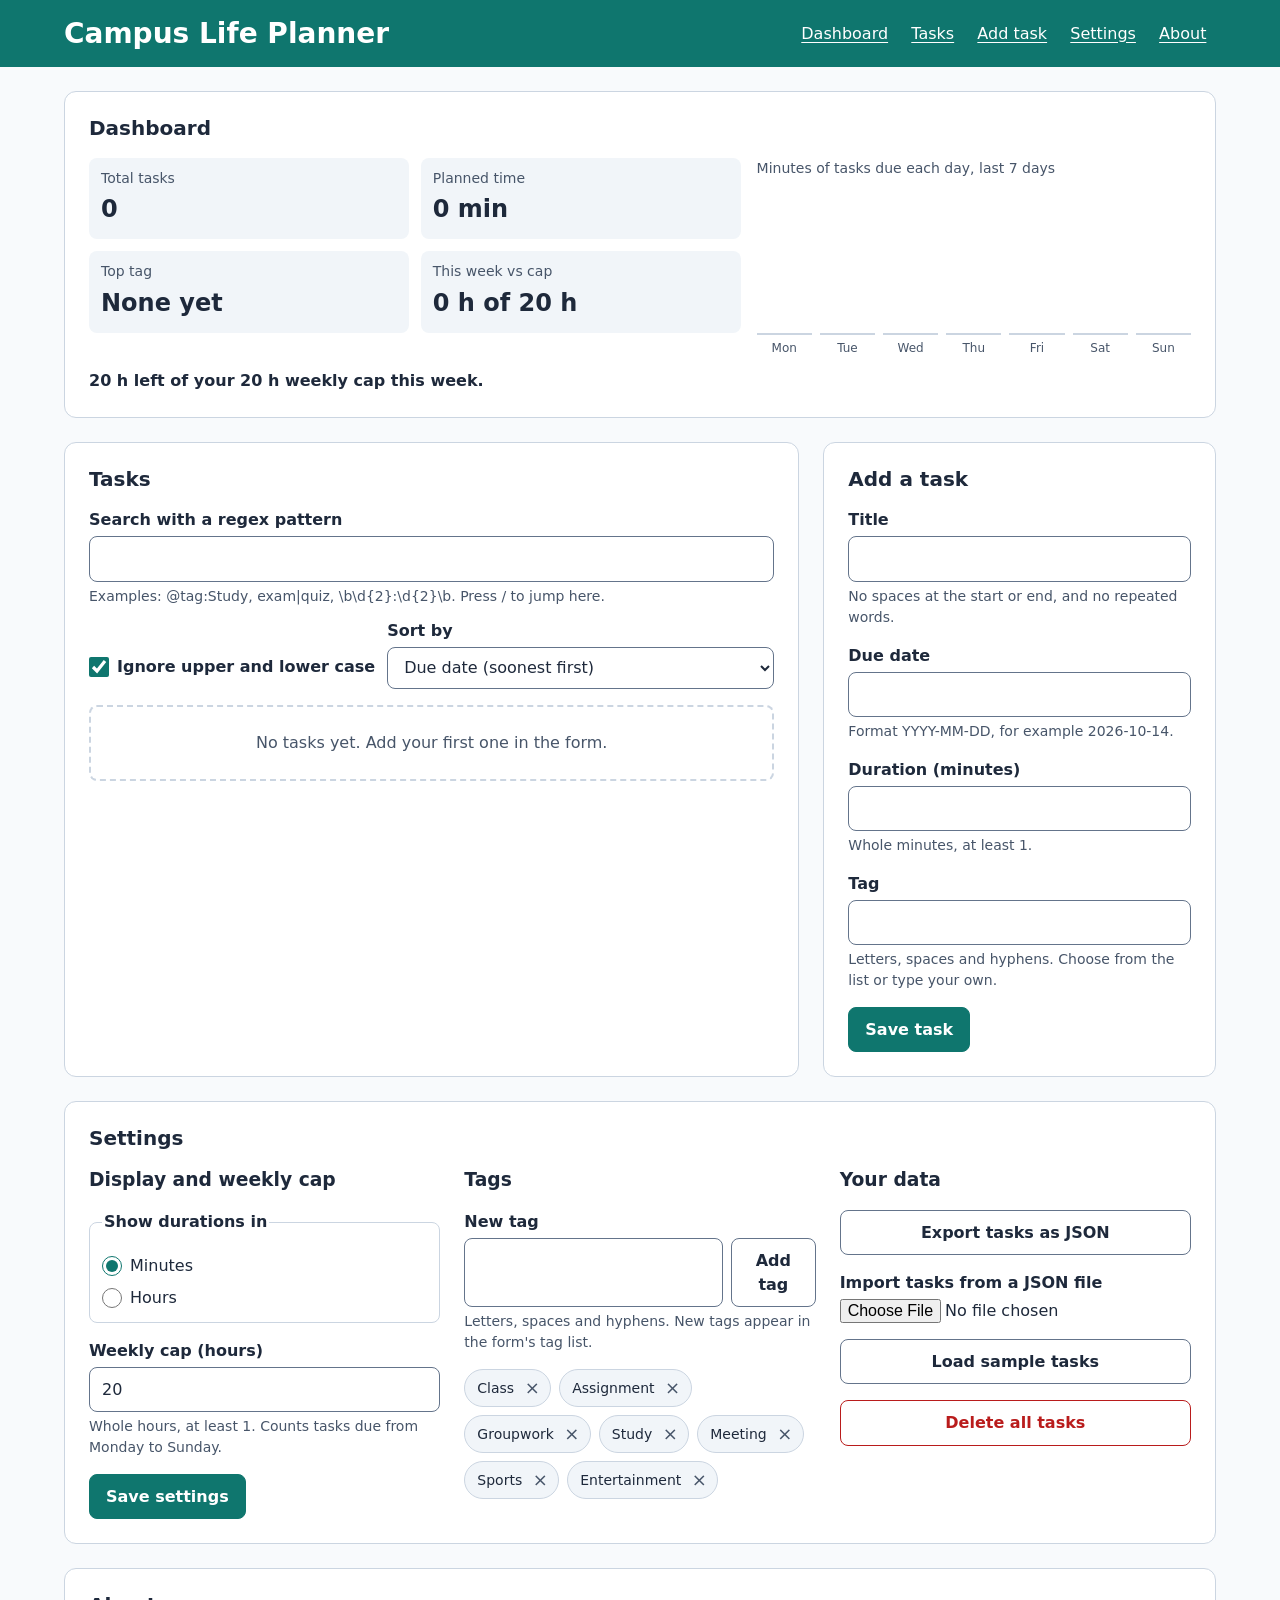
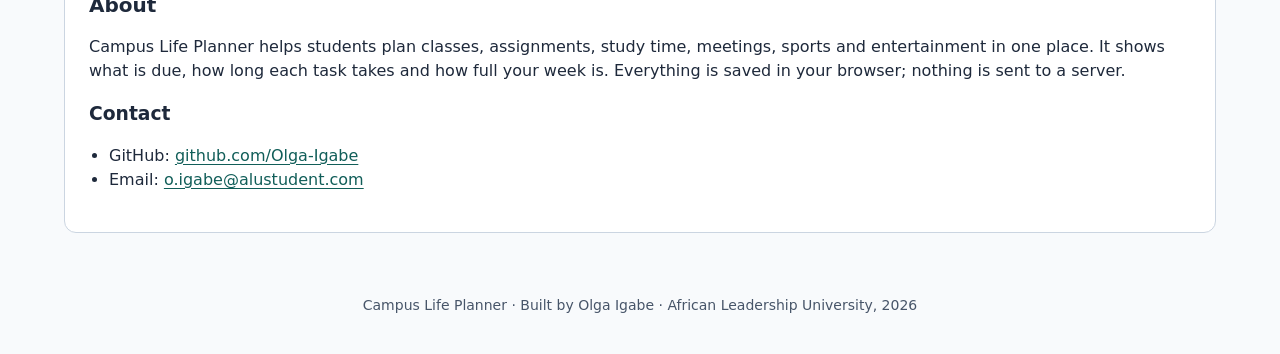
==== commit f6a3f3ba: "M6: Add localStorage saving, validated JSON import/export, units and tag settings" ====
--- a/index.html
+++ b/index.html
@@ -178,9 +178,10 @@
           <div class="field">
             <label for="new-tag">New tag</label>
             <div class="tag-row">
-              <input id="new-tag" type="text" autocomplete="off" aria-describedby="new-tag-error">
+              <input id="new-tag" type="text" autocomplete="off" aria-describedby="new-tag-hint new-tag-error">
               <button type="button" id="add-tag" class="btn">Add tag</button>
             </div>
+            <p id="new-tag-hint" class="hint">Letters, spaces and hyphens. New tags appear in the form's tag list.</p>
             <p id="new-tag-error" class="error"></p>
           </div>
           <ul id="tag-manager" class="tag-list" aria-label="Your tags"></ul>
@@ -194,6 +195,7 @@
               <label for="import-file">Import tasks from a JSON file</label>
               <input id="import-file" type="file" accept=".json,application/json">
             </div>
+            <button type="button" id="sample-btn" class="btn">Load sample tasks</button>
             <button type="button" id="clear-btn" class="btn btn--danger">Delete all tasks</button>
           </div>
         </div>
--- a/styles/main.css
+++ b/styles/main.css
@@ -535,6 +535,40 @@
   list-style: none;
 }
 
+.tag-chip {
+  display: inline-flex;
+  align-items: center;
+  gap: 0.25rem;
+  padding: 0.25rem 0.25rem 0.25rem 0.75rem;
+  font-size: 0.875rem;
+  background: var(--surface-muted);
+  border: 1px solid var(--border);
+  border-radius: 999px;
+}
+
+.tag-remove {
+  display: inline-flex;
+  align-items: center;
+  justify-content: center;
+  width: 1.75rem;
+  height: 1.75rem;
+  padding: 0;
+  font: inherit;
+  font-size: 1.125rem;
+  line-height: 1;
+  color: var(--muted);
+  background: transparent;
+  border: 0;
+  border-radius: 50%;
+  cursor: pointer;
+  transition: background-color 0.2s ease, color 0.2s ease;
+}
+
+.tag-remove:hover {
+  color: var(--danger);
+  background: var(--danger-bg);
+}
+
 .data-actions {
   display: flex;
   flex-direction: column;
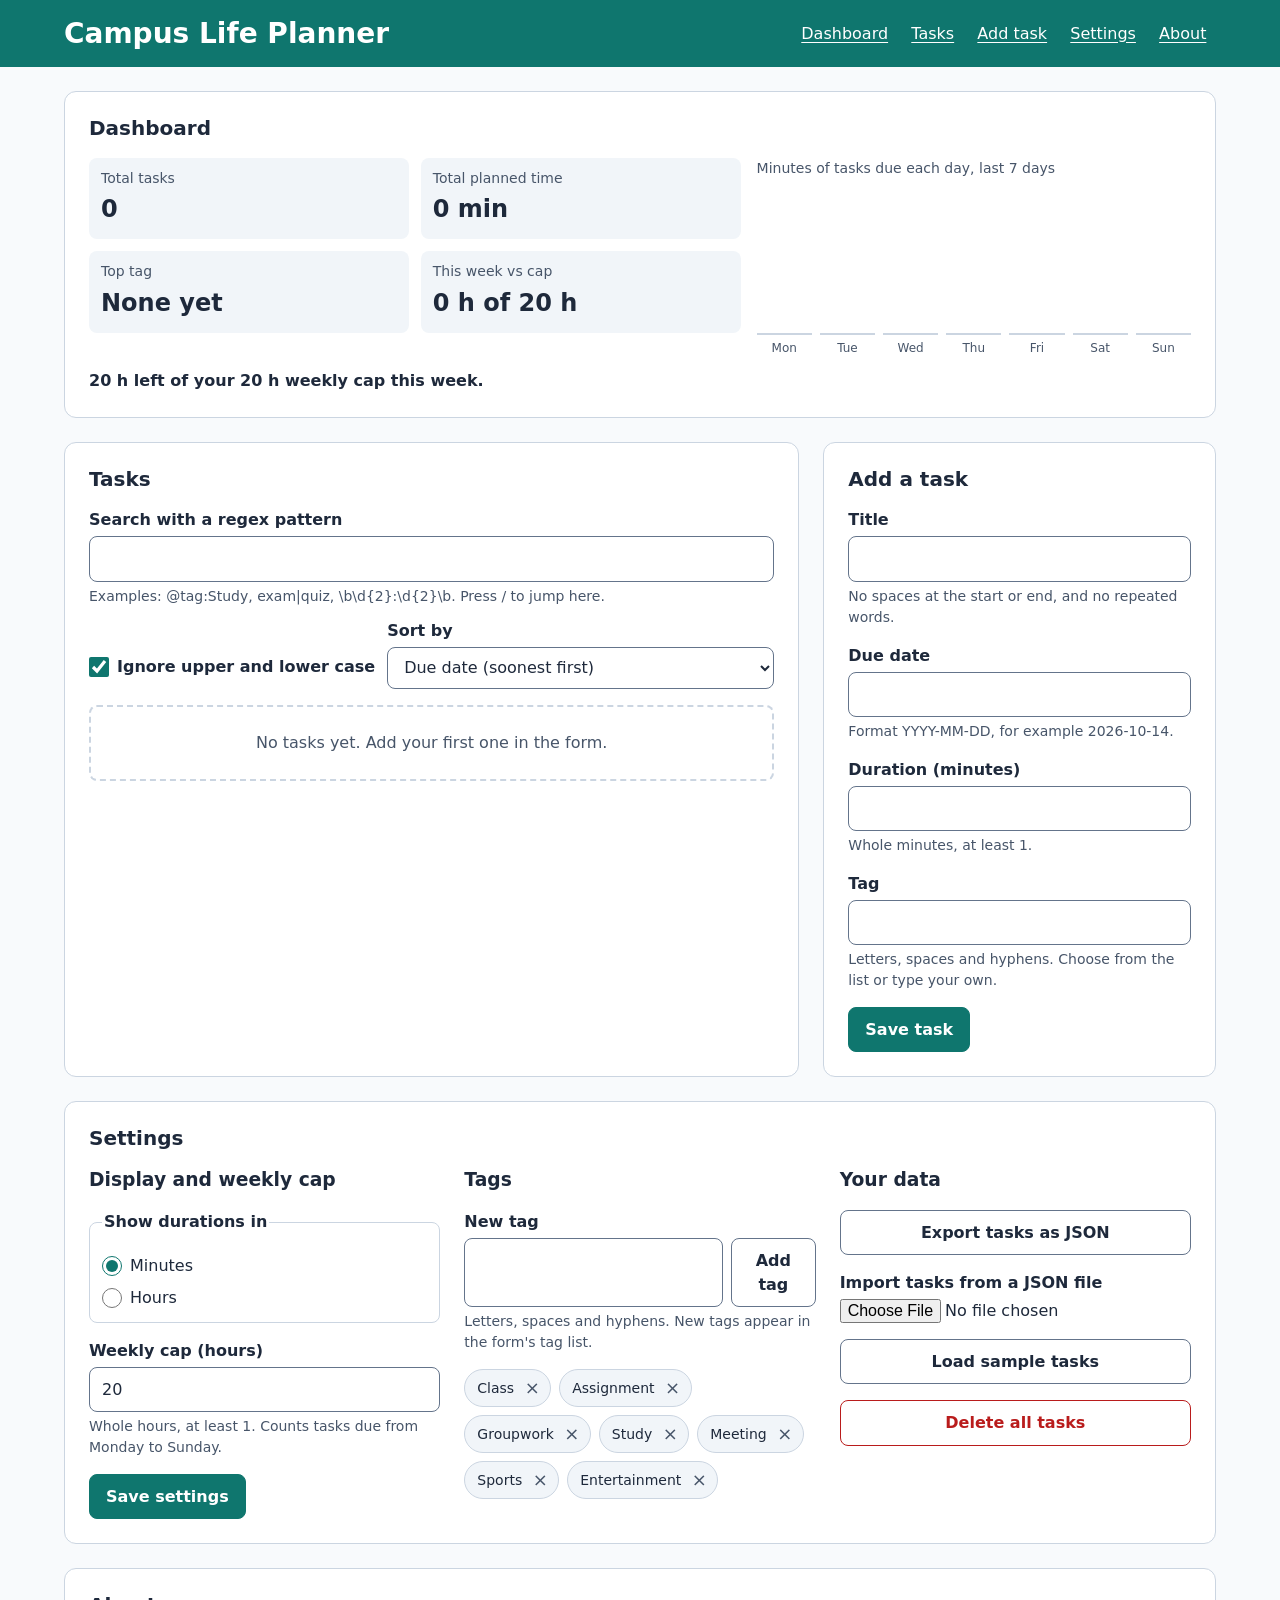
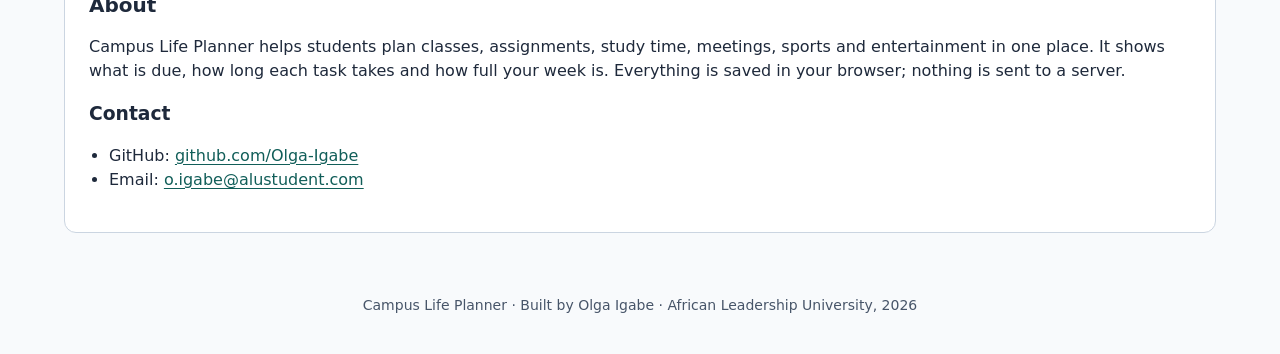
==== commit e67cfe24: "M7: Polish UI, add favicon and new-task animation, complete README" ====
--- a/index.html
+++ b/index.html
@@ -5,6 +5,7 @@
   <meta name="viewport" content="width=device-width, initial-scale=1.0">
   <meta name="description" content="Campus Life Planner: plan classes, assignments, study time and campus events.">
   <title>Campus Life Planner</title>
+  <link rel="icon" href="data:image/svg+xml,%3Csvg xmlns=%27http://www.w3.org/2000/svg%27 viewBox=%270 0 32 32%27%3E%3Crect width=%2732%27 height=%2732%27 rx=%276%27 fill=%27%230f766e%27/%3E%3Cpath d=%27M9 16.5l4.5 4.5L23 11%27 stroke=%27white%27 stroke-width=%273.5%27 fill=%27none%27 stroke-linecap=%27round%27 stroke-linejoin=%27round%27/%3E%3C/svg%3E">
   <link rel="stylesheet" href="styles/main.css">
 </head>
 <body>
@@ -36,7 +37,7 @@
             <p class="stat-value" id="stat-total">0</p>
           </article>
           <article class="stat">
-            <h3 class="stat-label">Planned time</h3>
+            <h3 class="stat-label">Total planned time</h3>
             <p class="stat-value" id="stat-time">0 min</p>
           </article>
           <article class="stat">
--- a/styles/main.css
+++ b/styles/main.css
@@ -471,6 +471,23 @@
   gap: 0.5rem;
 }
 
+@keyframes row-in {
+  from {
+    opacity: 0;
+    transform: translateY(-6px);
+    background-color: var(--mark);
+  }
+
+  to {
+    opacity: 1;
+    transform: none;
+  }
+}
+
+.records-table tr.is-new {
+  animation: row-in 0.6s ease-out;
+}
+
 mark {
   padding: 0 0.1em;
   color: inherit;
